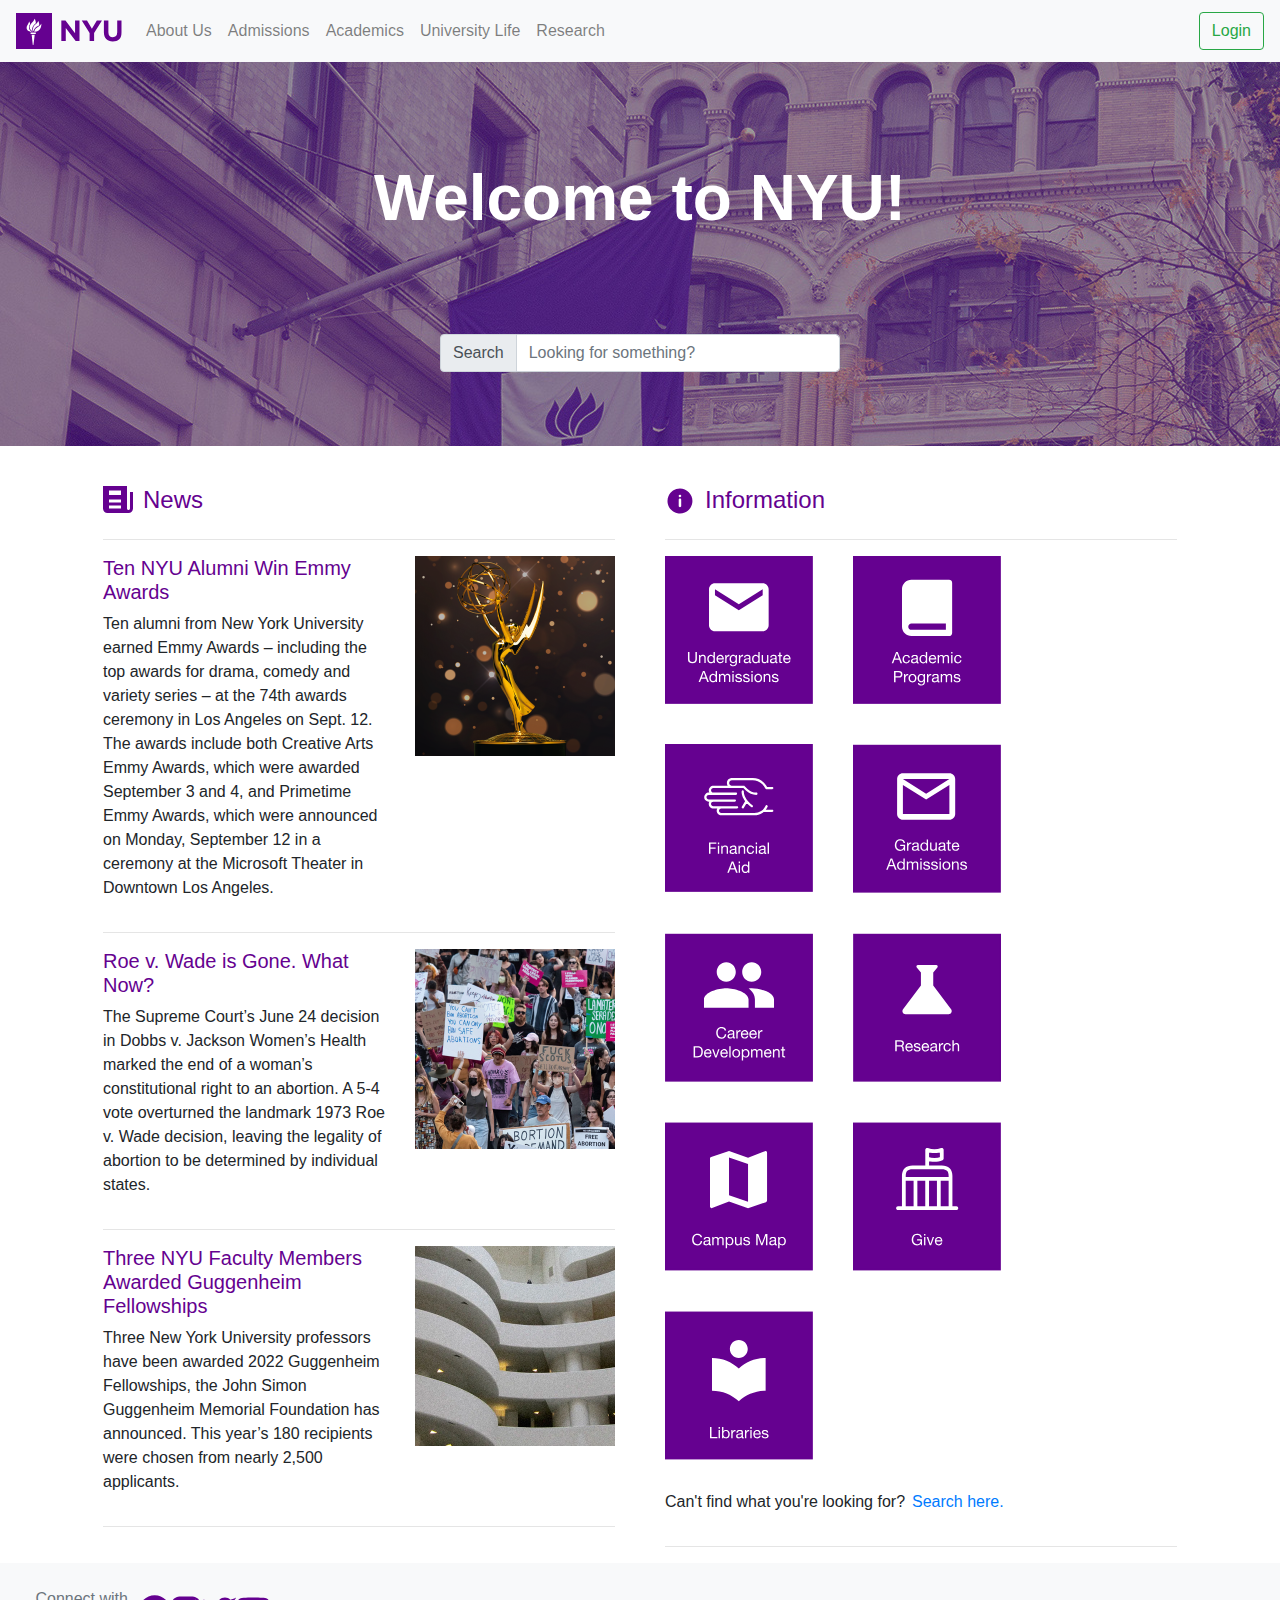
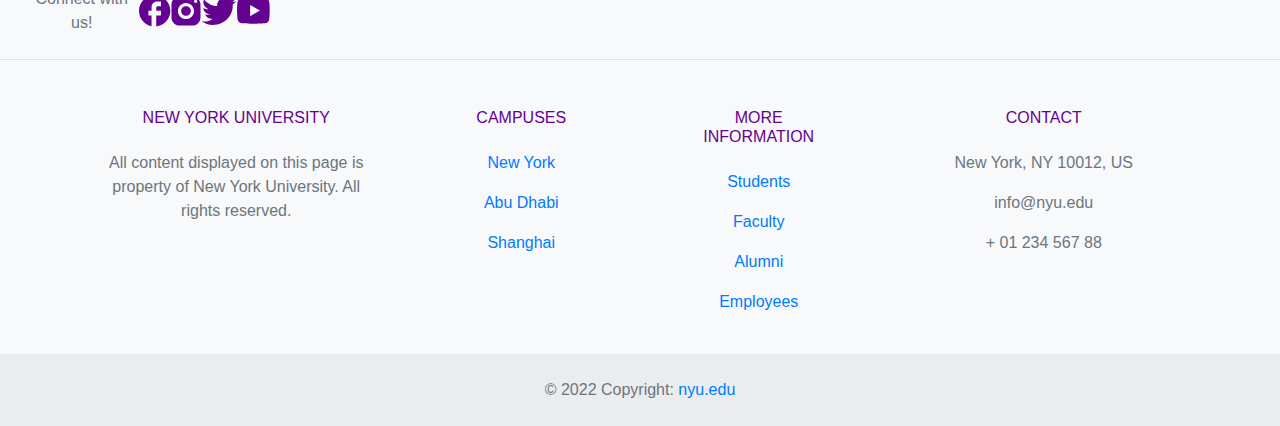
==== nyu.html @ 848a374c "Add files via upload" ====
<!DOCTYPE html>

<html lang="en">
    <head>
        <title>NYU</title>
        <link rel="icon" type="image/x-icon" href="/images/icons/logo/favicon.png">
        <meta charset = "utf-8">
        <meta name="viewport" content="width=device-width, initial-scale=1, shrink-to-fit=no">        <!-- <link rel="stylesheet" href="nyu-style.css"> -->
        <link rel="stylesheet" href="https://cdn.jsdelivr.net/npm/bootstrap@4.0.0/dist/css/bootstrap.min.css" integrity="sha384-Gn5384xqQ1aoWXA+058RXPxPg6fy4IWvTNh0E263XmFcJlSAwiGgFAW/dAiS6JXm" crossorigin="anonymous">
        <link rel="stylesheet" href="nyu-style.css">
    </head>

    <!-- navbar from bootstrap example on documentation -->
    <nav class="navbar navbar-expand-lg navbar-light bg-light">
        <a class="navbar-brand" href="#">
            <img src="images/nyu-logo.svg" alt="NYU logo">
        </a>

        <button class="navbar-toggler" type="button" data-toggle="collapse" data-target="#navbarSupportedContent" aria-controls="navbarSupportedContent" aria-expanded="false" aria-label="Toggle navigation">
          <span class="navbar-toggler-icon"></span>
        </button>
      
        <div class="collapse navbar-collapse" id="navbarSupportedContent">
          <ul class="navbar-nav mr-auto">
            <li class="nav-item">
              <a class="nav-link" href="#">About Us</a>
            </li>
            <li class="nav-item">
              <a class="nav-link" href="#">Admissions</a>
            </li>
            <li class="nav-item">
                <a class="nav-link" href="#">Academics</a>
            </li>
            <li class="nav-item">
            <a class="nav-link" href="#">University Life</a>
            </li>
            <li class="nav-item">
            <a class="nav-link" href="#">Research</a>
            </li>
          </ul>
          <form class="form-inline my-2 my-lg-0">
            <!-- <input class="form-control mr-sm-2" type="search" placeholder="Search" aria-label="Search"> -->
            <button class="btn btn-outline-success my-2 my-sm-0" type="submit">Login</button>
          </form>
        </div>
      </nav>


      <div id="section-intro">
        <div id="intro-header">Welcome to NYU!</div>
        
        <div class="input-group mb-3 main-search">
            <div class="input-group-prepend">
              <span class=" input-group-text" id="inputGroup-sizing-default">Search</span>
            </div>
            <input type="text" class="form-control" placeholder="Looking for something?" aria-label="Default" aria-describedby="inputGroup-sizing-default">
          </div>
      </div>

      <div class="content d-flex flex-row justify-content-center flex-wrap">

            <div class="news" style="width:40%">
                <div class="d-flex flex-row align-items-start" >
                    <img src="images/icons/news.svg" id="news-icon" alt="news icon">
                    <h4>News</h4>
                </div>

                <hr>

                <div class="media news-media d-flex align-items-end">
                    <div class="media-body flex-grow-5 text-break">
                        <h5 class="mt-0 clickable">Ten NYU Alumni Win Emmy Awards</h5>
                        <p>
                            Ten alumni from New York University earned Emmy Awards – including the top awards for drama, comedy and variety series – at the 74th awards ceremony in Los Angeles on Sept. 12. The awards include both Creative Arts Emmy Awards, which were awarded September 3 and 4, and Primetime Emmy Awards, which were announced on Monday, September 12 in a ceremony at the Microsoft Theater in Downtown Los Angeles. 
                        </p>
                    </div>
                    <div class="flex-shrink-3 news-image clickable">
                        <img class="ms-3" src="images/emmys.png" alt="Emmy award">
                    </div>
                </div>
                <hr>

                <div class="media news-media d-flex align-items-end">
                    <div class="media-body flex-grow-5 text-break">
                        <h5 class="mt-0 clickable">Roe v. Wade is Gone. What Now?</h5>
                        <p>
                            The Supreme Court’s June 24 decision in Dobbs v. Jackson Women’s Health marked the end of a woman’s constitutional right to an abortion. A 5-4 vote overturned the landmark 1973 Roe v. Wade decision, leaving the legality of abortion to be determined by individual states. 
                        </p>
                    </div>
                    <div class="flex-shrink-3 news-image clickable">
                        <img class="ms-3" src="images/crowd.png" alt="Emmy award">
                    </div>
                </div>
                <hr>

                <div class="media news-media d-flex align-items-end">
                    <div class="media-body flex-grow-5 text-break">
                        <h5 class="mt-0 clickable">Three NYU Faculty Members Awarded Guggenheim Fellowships</h5>
                        <p>
                            Three New York University professors have been awarded 2022 Guggenheim Fellowships, the John Simon Guggenheim Memorial Foundation has announced. This year’s 180 recipients were chosen from nearly 2,500 applicants.
                        </p>
                    </div>
                    <div class="flex-shrink-3 news-image clickable  ">
                        <img class="ms-3" src="images/guggenheim.png" alt="Emmy award">
                    </div>
                </div>
                <hr>

            
                
            </div>

            
            <div class="information" style="width:40%">
                <div id="" class="d-flex flex-row align-items-start">
                    <img src="images/icons/info.svg"  id="info-icon" alt="information icon">
                    
                    <h4>Information</h4>
                </div>

                <hr>


                <div class="info-container d-flex flex-row flex-wrap">
                    <div class="info-icon">
                        <img class="grid-image" src="images/icons/undergrad-admissions.svg" alt="undergrad admissions icon">   
                        <img class="image-hover" src="images/icons/hover/undergrad-admissions-hover.svg" alt="undergrad admissions icon">
                    </div>

                    <div class="info-icon">
                        <img class="grid-image" src="images/icons/academics.svg" alt="academics icon">
                        <img class="image-hover" src="images/icons/hover/academics-hover.svg" alt="academics icon">
                    </div>

                    <div class="info-icon">
                        <img class="grid-image" src="images/icons/financial-aid.svg" alt="financial aid icon">
                        <img class="image-hover" src="images/icons/hover/financial-aid-hover.svg" alt="financial aid icon">
                    </div>

                    <div class="info-icon">
                        <img class="grid-image" src="images/icons/graduate-admissions.svg" alt="graduate admissions icon">
                        <img class="image-hover" src="images/icons/hover/grad-hover.svg" alt="graduate admissions icon">
                    </div>

                    <div class="info-icon">
                        <img class="grid-image" src="images/icons/careers.svg" alt="careers icon">
                        <img class="image-hover" src="images/icons/hover/careers-hover.svg" alt="careers icon">
                    </div>

                    <div class="info-icon">
                        <img class="grid-image" src="images/icons/research.svg" alt="research icon">
                        <img class="image-hover" src="images/icons/hover/research-hover.svg" alt="research icon">
                    </div>

                    <div class="info-icon">
                        <img class="grid-image" src="images/icons/map.svg" alt="map icon">
                        <img class="image-hover" src="images/icons/hover/map-hover.svg" alt="map icon">
                    </div>

                    <div class="info-icon">
                        <img class="grid-image" src="images/icons/give.svg" alt="hand icon">
                        <img class="image-hover" src="images/icons/hover/give-hover.svg" alt="hand icon">
                    </div>

                    <div class="info-icon">
                        <img class="grid-image" src="images/icons/libraries.svg" alt="libraries icon">
                        <img class="image-hover" src="images/icons/hover/libraries-hover.svg" alt="libraries icon">
                    </div>
                    
                </div>

                <div class="d-flex flex-row cant-find">
                    <p>Can't find what you're looking for?</p>
                    <a href="nyu.html">Search here.</a>
                </div>
                <hr>
            </div>
      </div>

<!-- Footer taken from bootstrap example:
    https://mdbootstrap.com/docs/standard/navigation/footer/ -->
<footer class="text-center text-lg-start bg-light text-muted">
    <!-- Section: Social media -->
    <section class="d-flex justify-content-center justify-content-lg-between p-4 border-bottom">
      <!-- Left  "me-5 d-none d-lg-block "-->
      <div class="socials d-flex flex-row justify-content-between align-items-center">
        <span>Connect with us!</span>
        <img src="images/icons/logo/facebook-logo.svg" alt="facebook logo">
        <img src="images/icons/logo/insta.svg" alt="instagram logo">
        <img src="images/icons/logo/twitter.svg" alt="twitter logo">
        <img src="images/icons/logo/youtube.svg" alt="youtube logo">
        <!-- TODO ADD SOCIAL MEDIA HERE -->
      </div>
      <!-- Left -->
  
      <!-- Right -->
      <div>
        <a href="" class="me-4 text-reset">
          <i class="fab fa-facebook-f">
          </i>
        </a>
        <a href="" class="me-4 text-reset">
          <i class="fab fa-twitter"></i>
        </a>
        <a href="" class="me-4 text-reset">
          <i class="fab fa-google"></i>
        </a>
        <a href="" class="me-4 text-reset">
          <i class="fab fa-instagram"></i>
        </a>
        <a href="" class="me-4 text-reset">
          <i class="fab fa-linkedin"></i>
        </a>
        <a href="" class="me-4 text-reset">
          <i class="fab fa-github"></i>
        </a>
      </div>
      <!-- Right -->
    </section>
    <!-- Section: Social media -->
  
    <!-- Section: Links  -->
    <section class="">
      <div class="container text-center text-md-start mt-5">
        <!-- Grid row -->
        <div class="row mt-3">
          <!-- Grid column -->
          <div class="col-md-3 col-lg-4 col-xl-3 mx-auto mb-4">
            <!-- Content -->
            <h6 class="text-uppercase fw-bold mb-4">
              <i class="fas fa-gem me-3"></i>New York University
            </h6>
            <p>
              All content displayed on this page is property of New York University. All rights reserved.
            </p>
          </div>
          <!-- Grid column -->
  
          <!-- Grid column -->
          <div class="col-md-2 col-lg-2 col-xl-2 mx-auto mb-4">
            <!-- Links -->
            <h6 class="text-uppercase fw-bold mb-4">
              Campuses
            </h6>
            <p>
              <a href="#!" class="text-reset">New York</a>
            </p>
            <p>
              <a href="#!" class="text-reset">Abu Dhabi</a>
            </p>
            <p>
              <a href="#!" class="text-reset">Shanghai</a>
            </p>
          </div>
          <!-- Grid column -->
  
          <!-- Grid column -->
          <div class="col-md-3 col-lg-2 col-xl-2 mx-auto mb-4">
            <!-- Links -->
            <h6 class="text-uppercase fw-bold mb-4">
              More information
            </h6>
            <p>
              <a href="#!" class="text-reset">Students</a>
            </p>
            <p>
              <a href="#!" class="text-reset">Faculty</a>
            </p>
            <p>
              <a href="#!" class="text-reset">Alumni</a>
            </p>
            <p>
                <a href="#!" class="text-reset">Employees</a>
              </p>
          </div>
          <!-- Grid column -->
  
          <!-- Grid column -->
          <div class="col-md-4 col-lg-3 col-xl-3 mx-auto mb-md-0 mb-4">
            <!-- Links -->
            <h6 class="text-uppercase fw-bold mb-4">Contact</h6>
            <p><i class="fas fa-home me-3"></i> New York, NY 10012, US</p>
            <p>
              <i class="fas fa-envelope me-3"></i>
              info@nyu.edu
            </p>
            <p><i class="fas fa-phone me-3"></i> + 01 234 567 88</p>
          </div>
          <!-- Grid column -->
        </div>
        <!-- Grid row -->
      </div>
    </section>
    <!-- Section: Links  -->
  
    <!-- Copyright -->
    <div class="text-center p-4" style="background-color: rgba(0, 0, 0, 0.05);">
      © 2022 Copyright:
      <a class="text-reset fw-bold" href="https://nyu.edu/">nyu.edu</a>
    </div>
    <!-- Copyright -->
  </footer>
  <!-- Footer -->

</html>
---- nyu-style.css ----
/* jeff's css reset from lecture 9 slides */


*, *::before, *::after {
    box-sizing: border-box;
}

* {
    margin: 0;
}

img, picture, video, canvas, svg {
    display: block;
    max-width: 100%;
}

table {
    border-collapse: collapse;
    border-spacing: 0;
}

#section-intro {
    height: 30vw;
    background-image: url("images/nyu-campus.jpg");
    display: flex;
    flex-direction: column;
    justify-content: space-evenly;
    align-items: center;
    margin-bottom: 40px;
}


#intro-header {
    color: white;
    font-weight: 900;
    font-size: 5vw;
    padding: 30px;
}

.main-search {
    transition: all .3s ease-in-out;
    width: 50vw;
    max-width: 400px;
}

.main-search:hover {
    max-width: 500px;
}


.content {
    gap:50px
}

.news-media {
    /* background-color: rgb(255, 148, 148); */
    gap: 30px;
    flex-wrap: wrap-reverse;

}

.media-body {
    /* overflow: hidden; */
}

.news-image {
    width: 200px;
}

h1,h2,h3,h4,h5,h6 {
    color: #650190;
}

#news-icon, #info-icon {
    margin-right: 10px;
    width: 30px;
}

.clickable {
    cursor: pointer;
}

.col {
    margin: 0;
}

.grid-image {
    /* cursor: pointer; */
}

.info-container {
   gap: 40px;
   margin-bottom: 30px;
}

.cant-find {
    gap: 7px;
}

.info-icon {
    position:relative;
}

/* image hover technique taken from Sirv
https://sirv.com/help/articles/hover-change-image/#:~:text=is%20explained%20below.-,Pure%20CSS%20to%20swap%20image%20on%20hover,and%20works%20on%20all%20browsers. */

.info-icon img.image-hover {
    position: absolute;
    top: 0;
    right: 0;
    left: 0;
    bottom: 0;
    object-fit: contain;
    opacity: 0;
    transition: opacity .2s;
}

.info-icon:hover img.image-hover {
    opacity: 1;
    cursor: pointer;
  }

#campus-image {
    width: 70%;
}

.socials {
    width: 20%;
    cursor: pointer;
}
---- nyu-style.css ----
/* jeff's css reset from lecture 9 slides */


*, *::before, *::after {
    box-sizing: border-box;
}

* {
    margin: 0;
}

img, picture, video, canvas, svg {
    display: block;
    max-width: 100%;
}

table {
    border-collapse: collapse;
    border-spacing: 0;
}

#section-intro {
    height: 30vw;
    background-image: url("images/nyu-campus.jpg");
    display: flex;
    flex-direction: column;
    justify-content: space-evenly;
    align-items: center;
    margin-bottom: 40px;
}


#intro-header {
    color: white;
    font-weight: 900;
    font-size: 5vw;
    padding: 30px;
}

.main-search {
    transition: all .3s ease-in-out;
    width: 50vw;
    max-width: 400px;
}

.main-search:hover {
    max-width: 500px;
}


.content {
    gap:50px
}

.news-media {
    /* background-color: rgb(255, 148, 148); */
    gap: 30px;
    flex-wrap: wrap-reverse;

}

.media-body {
    /* overflow: hidden; */
}

.news-image {
    width: 200px;
}

h1,h2,h3,h4,h5,h6 {
    color: #650190;
}

#news-icon, #info-icon {
    margin-right: 10px;
    width: 30px;
}

.clickable {
    cursor: pointer;
}

.col {
    margin: 0;
}

.grid-image {
    /* cursor: pointer; */
}

.info-container {
   gap: 40px;
   margin-bottom: 30px;
}

.cant-find {
    gap: 7px;
}

.info-icon {
    position:relative;
}

/* image hover technique taken from Sirv
https://sirv.com/help/articles/hover-change-image/#:~:text=is%20explained%20below.-,Pure%20CSS%20to%20swap%20image%20on%20hover,and%20works%20on%20all%20browsers. */

.info-icon img.image-hover {
    position: absolute;
    top: 0;
    right: 0;
    left: 0;
    bottom: 0;
    object-fit: contain;
    opacity: 0;
    transition: opacity .2s;
}

.info-icon:hover img.image-hover {
    opacity: 1;
    cursor: pointer;
  }

#campus-image {
    width: 70%;
}

.socials {
    width: 20%;
    cursor: pointer;
}
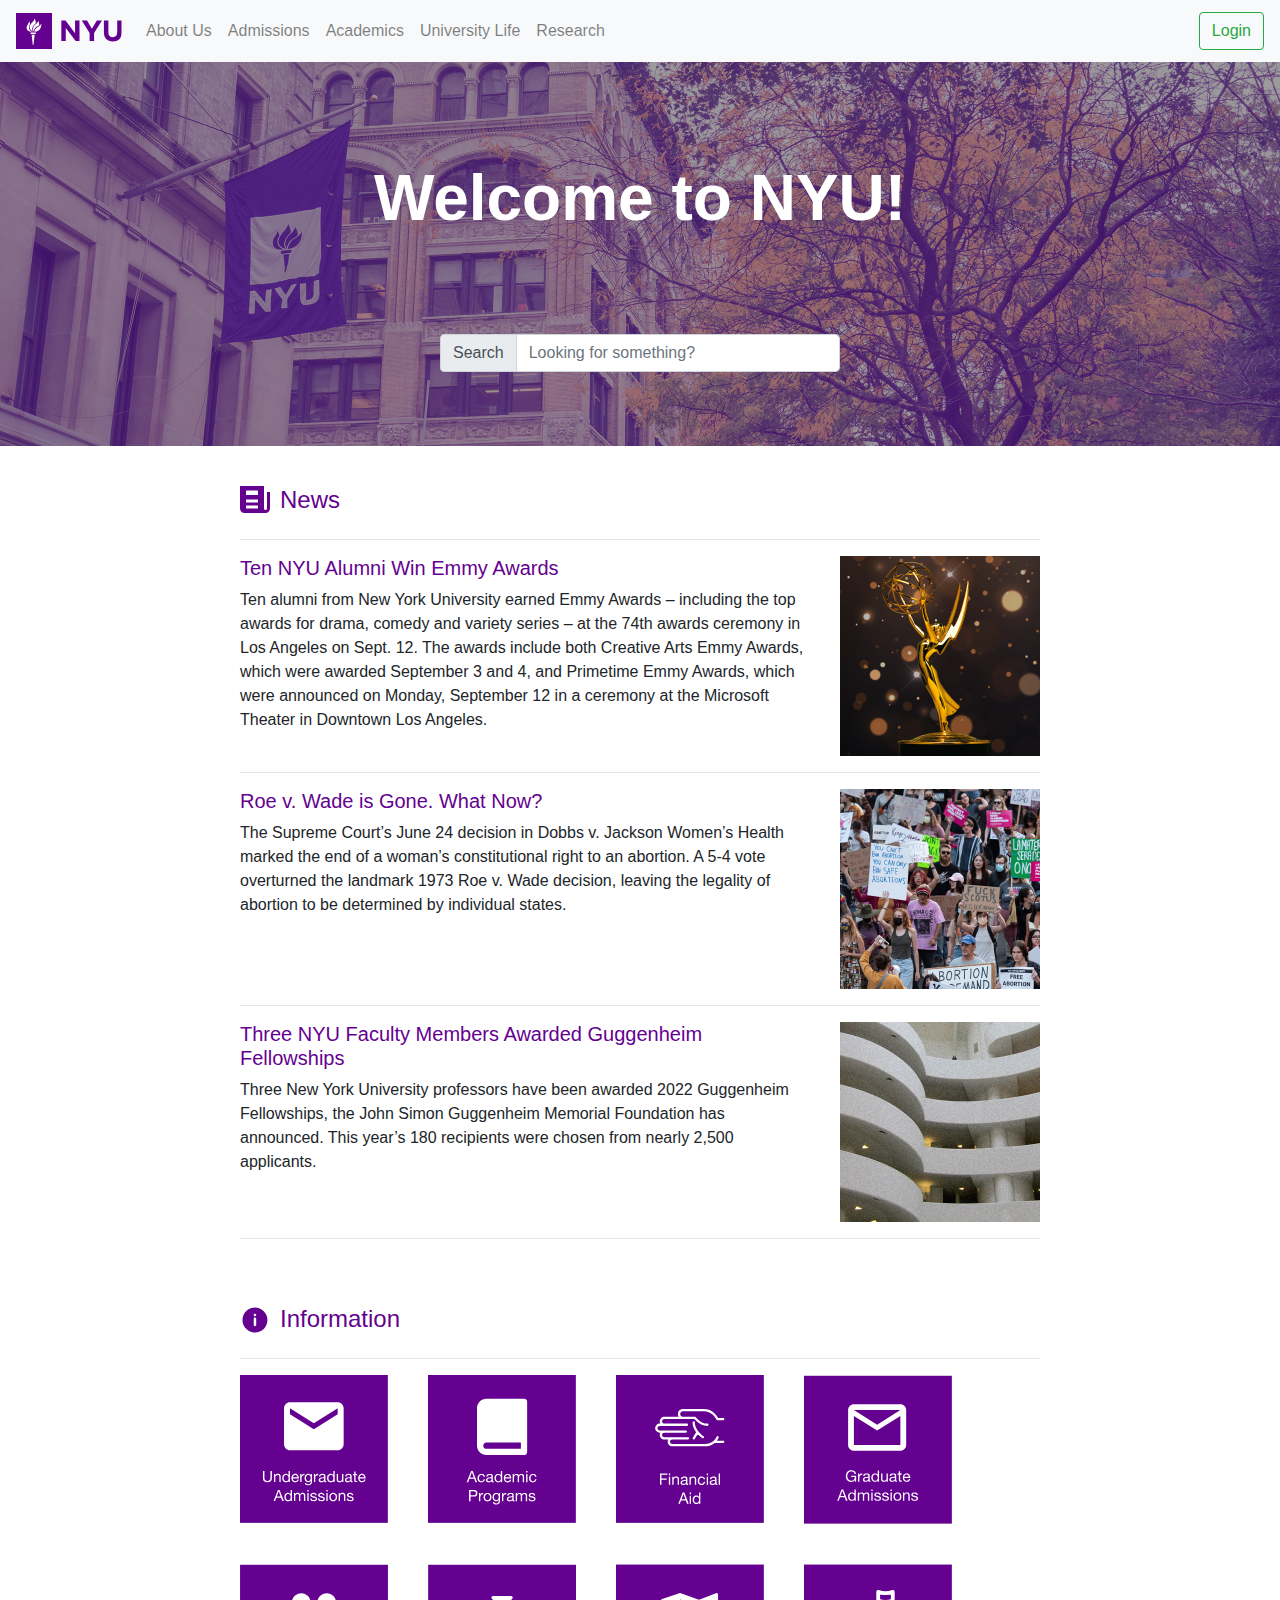
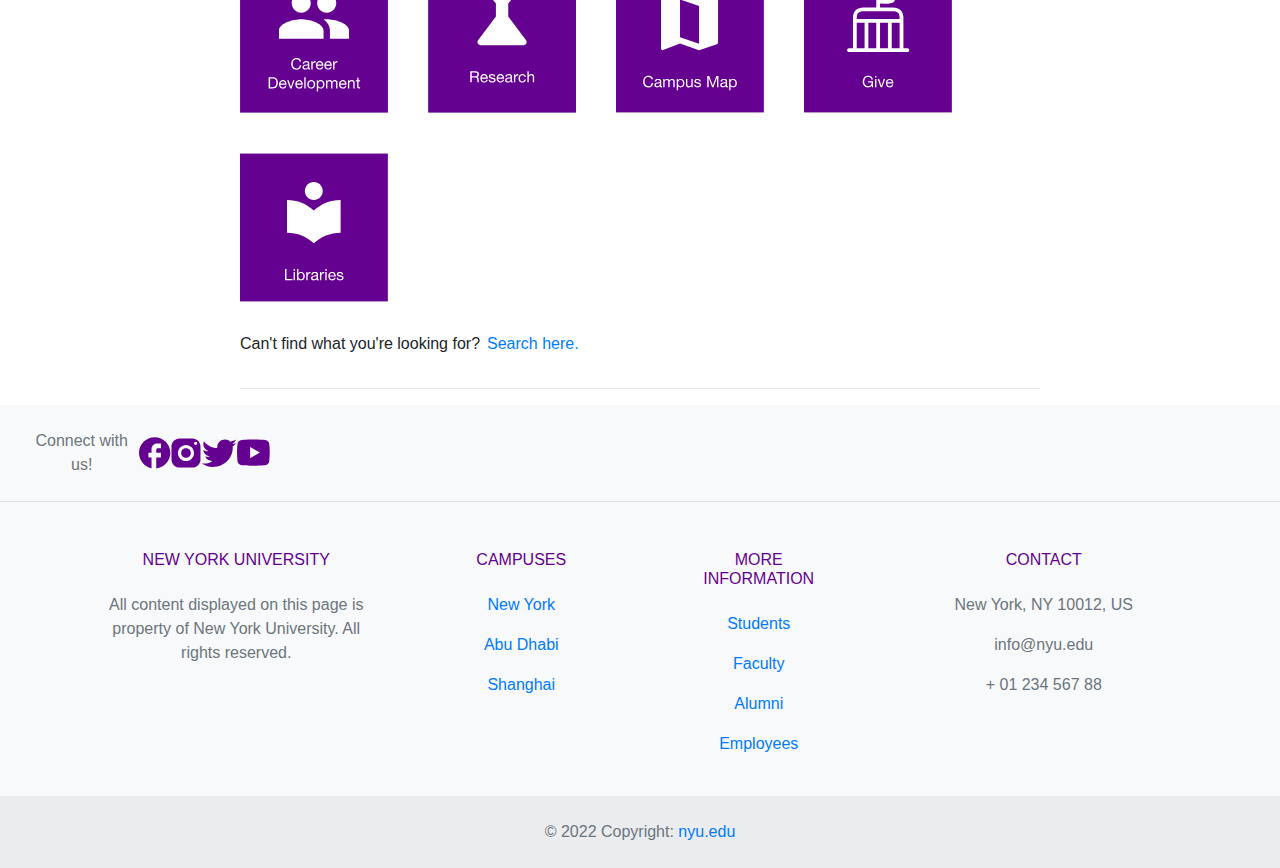
==== commit 8e148d6b: "Add files via upload" ====
--- a/nyu.html
+++ b/nyu.html
@@ -10,6 +10,8 @@
         <link rel="stylesheet" href="nyu-style.css">
     </head>
 
+
+    
     <!-- navbar from bootstrap example on documentation -->
     <nav class="navbar navbar-expand-lg navbar-light bg-light">
         <a class="navbar-brand" href="#">
@@ -59,7 +61,8 @@
 
       <div class="content d-flex flex-row justify-content-center flex-wrap">
 
-            <div class="news" style="width:40%">
+
+            <div class="news" >
                 <div class="d-flex flex-row align-items-start" >
                     <img src="images/icons/news.svg" id="news-icon" alt="news icon">
                     <h4>News</h4>
@@ -105,13 +108,10 @@
                     </div>
                 </div>
                 <hr>
+            </div>
 
             
-                
-            </div>
-
-            
-            <div class="information" style="width:40%">
+            <div class="information" >
                 <div id="" class="d-flex flex-row align-items-start">
                     <img src="images/icons/info.svg"  id="info-icon" alt="information icon">
                     
@@ -166,12 +166,11 @@
                         <img class="grid-image" src="images/icons/libraries.svg" alt="libraries icon">
                         <img class="image-hover" src="images/icons/hover/libraries-hover.svg" alt="libraries icon">
                     </div>
-                    
                 </div>
 
                 <div class="d-flex flex-row cant-find">
                     <p>Can't find what you're looking for?</p>
-                    <a href="nyu.html">Search here.</a>
+                    <a href="#section-intro">Search here.</a>
                 </div>
                 <hr>
             </div>
--- a/nyu-style.css
+++ b/nyu-style.css
@@ -22,6 +22,8 @@
 #section-intro {
     height: 30vw;
     background-image: url("images/nyu-campus.jpg");
+    background-repeat: no-repeat;
+    background-size: 100%;
     display: flex;
     flex-direction: column;
     justify-content: space-evenly;
@@ -39,7 +41,7 @@
 
 .main-search {
     transition: all .3s ease-in-out;
-    width: 50vw;
+    /* width: 50vw; */
     max-width: 400px;
 }
 
@@ -50,6 +52,11 @@
 
 .content {
     gap:50px
+}
+
+.news, .information {
+    margin: 0 40px;
+    max-width: 800px;
 }
 
 .news-media {
--- a/nyu-style.css
+++ b/nyu-style.css
@@ -22,6 +22,8 @@
 #section-intro {
     height: 30vw;
     background-image: url("images/nyu-campus.jpg");
+    background-repeat: no-repeat;
+    background-size: 100%;
     display: flex;
     flex-direction: column;
     justify-content: space-evenly;
@@ -39,7 +41,7 @@
 
 .main-search {
     transition: all .3s ease-in-out;
-    width: 50vw;
+    /* width: 50vw; */
     max-width: 400px;
 }
 
@@ -50,6 +52,11 @@
 
 .content {
     gap:50px
+}
+
+.news, .information {
+    margin: 0 40px;
+    max-width: 800px;
 }
 
 .news-media {
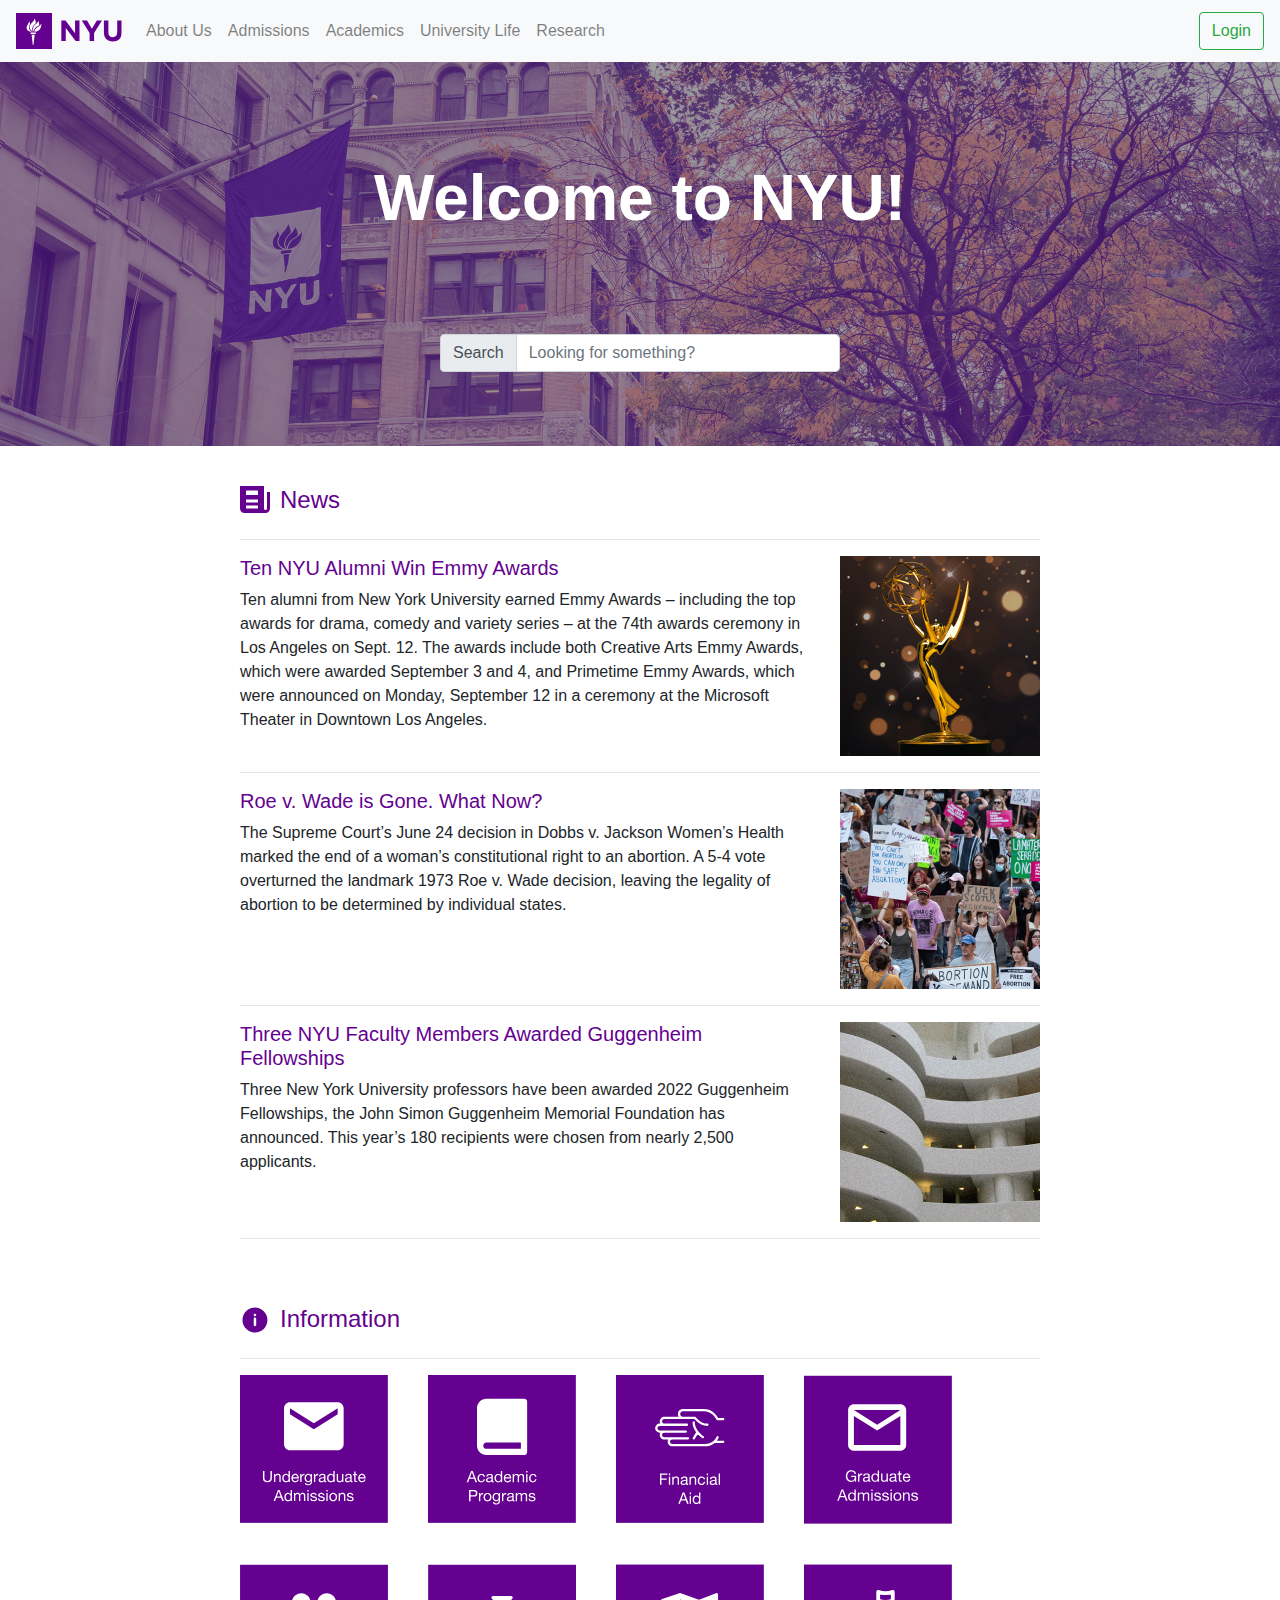
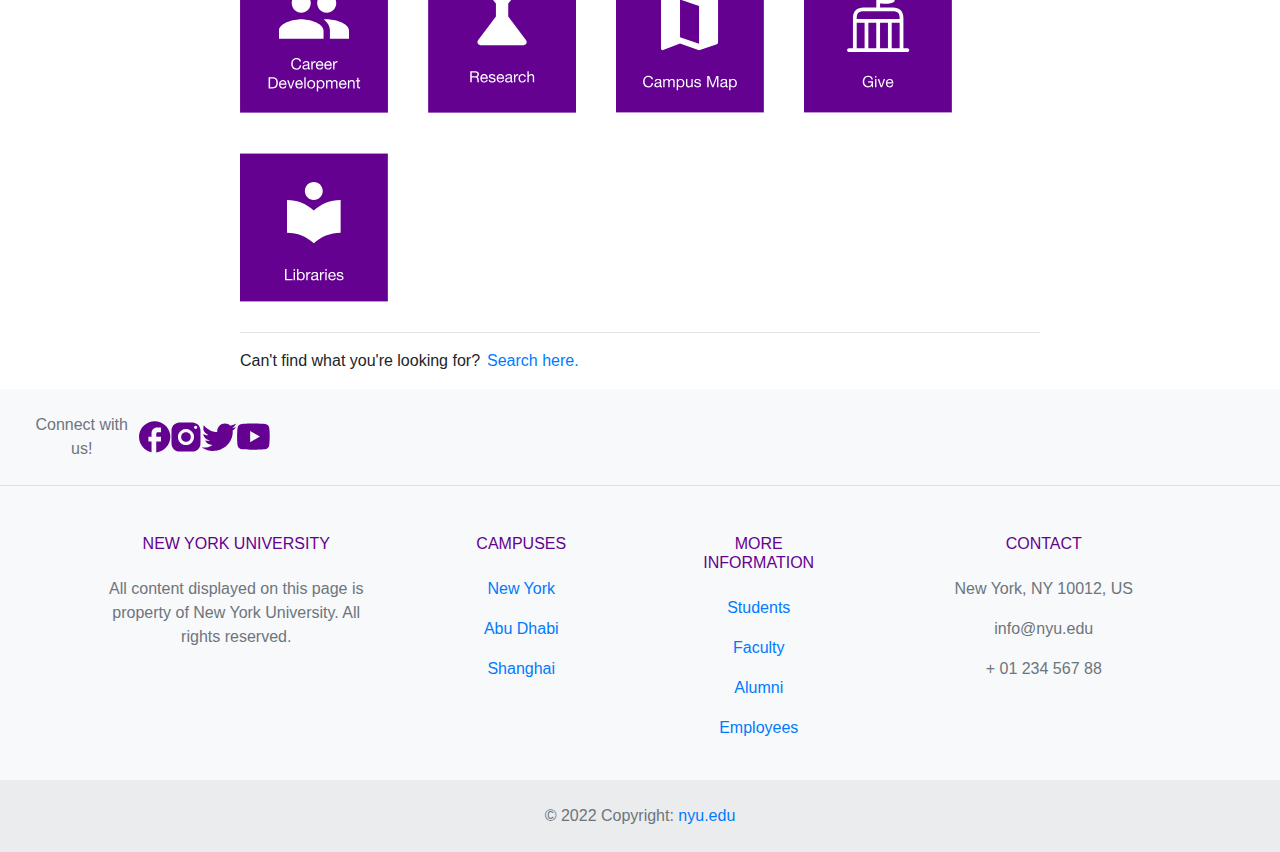
==== commit fe68df97: "Add files via upload" ====
--- a/nyu.html
+++ b/nyu.html
@@ -167,12 +167,12 @@
                         <img class="image-hover" src="images/icons/hover/libraries-hover.svg" alt="libraries icon">
                     </div>
                 </div>
-
+                <hr>
                 <div class="d-flex flex-row cant-find">
                     <p>Can't find what you're looking for?</p>
                     <a href="#section-intro">Search here.</a>
                 </div>
-                <hr>
+                
             </div>
       </div>
 
